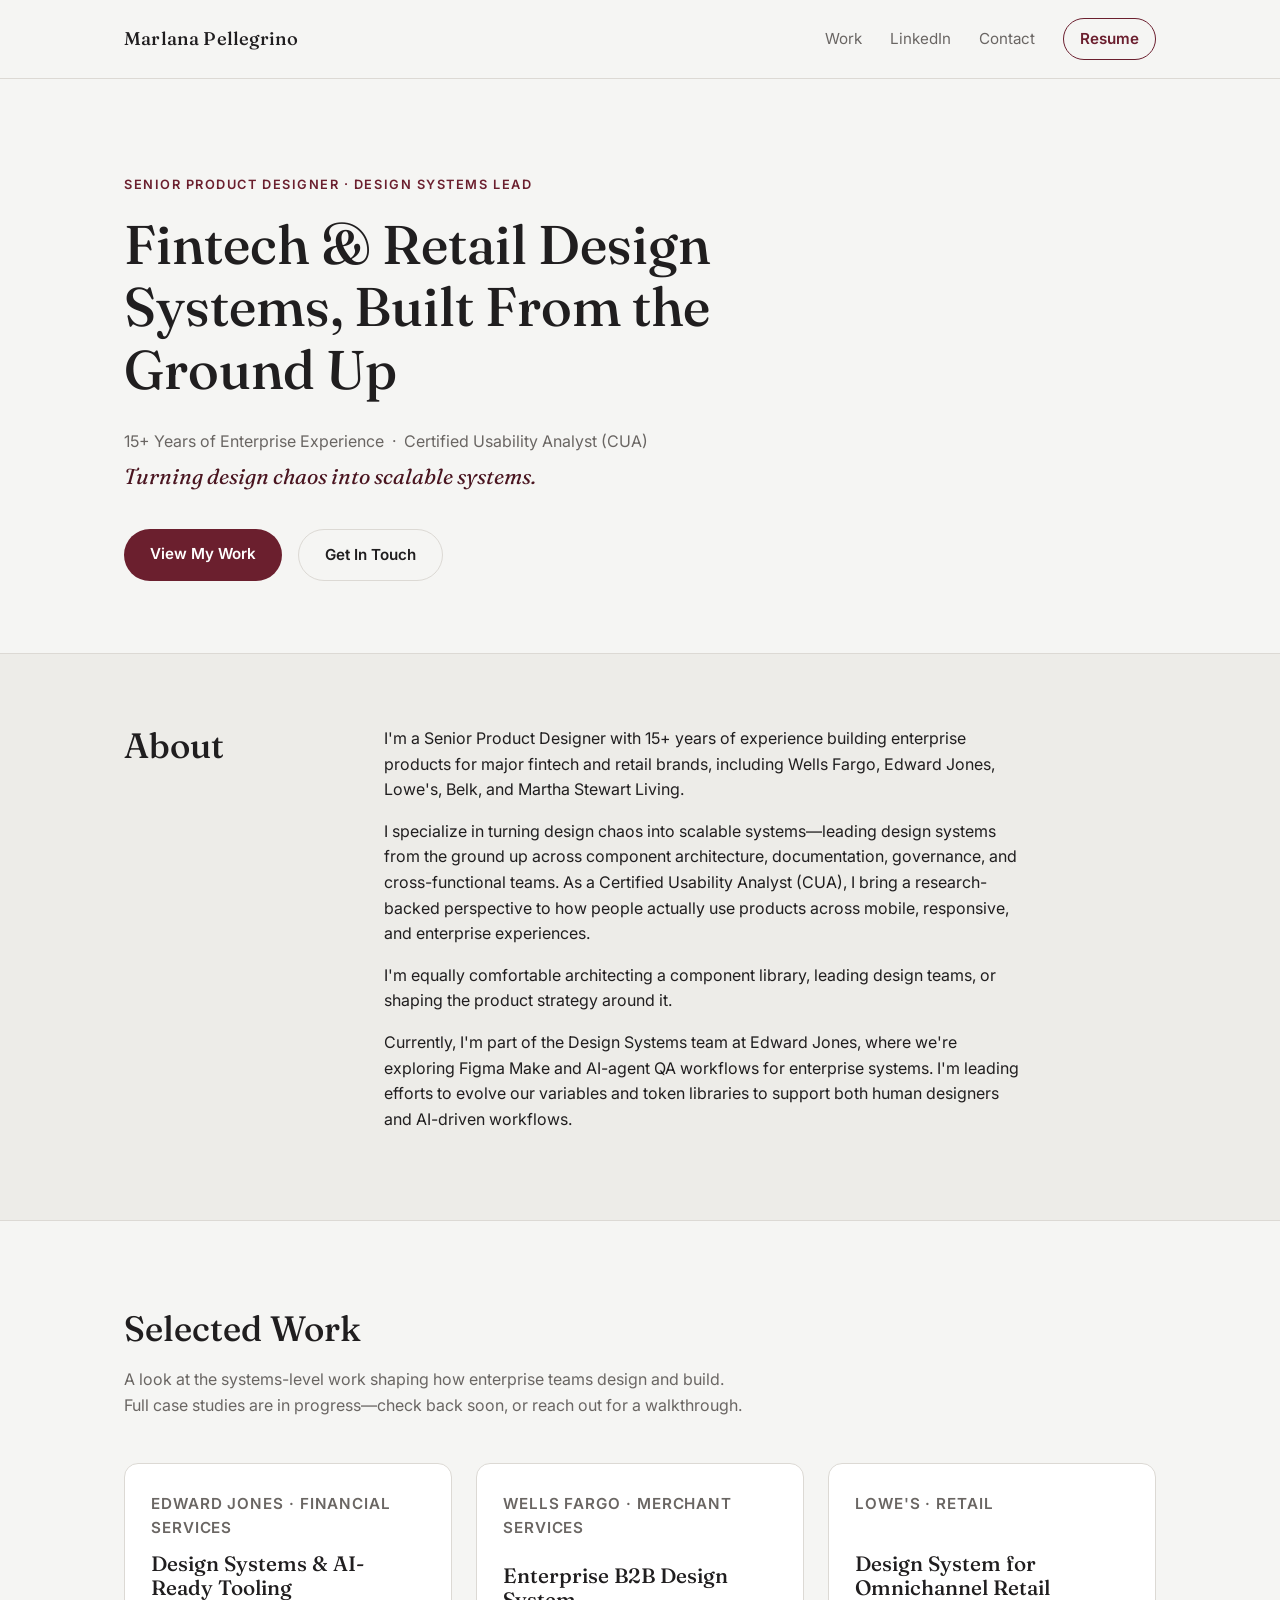
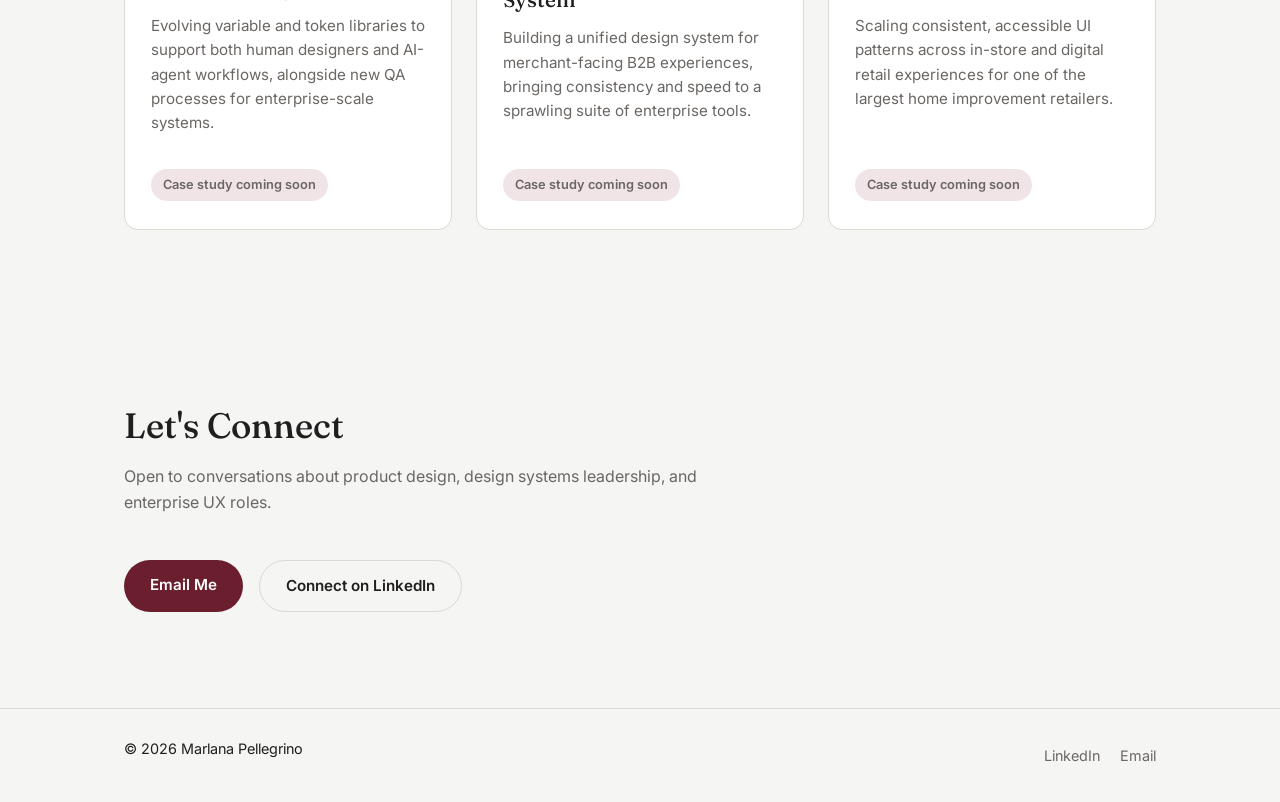
==== index.html @ 5850e6fd "Add files via upload" ====
<!DOCTYPE html>
<html lang="en">
<head>
<meta charset="UTF-8">
<meta name="viewport" content="width=device-width, initial-scale=1.0">
<title>Marlana Pellegrino — Senior Product Designer &amp; Design Systems Lead</title>
<meta name="description" content="Senior Product Designer &amp; Design Systems Lead with 15+ years building enterprise design systems from the ground up for fintech and retail brands.">

<link rel="preconnect" href="https://fonts.googleapis.com">
<link rel="preconnect" href="https://fonts.gstatic.com" crossorigin>
<link href="https://fonts.googleapis.com/css2?family=Fraunces:opsz,wght@9..144,400;9..144,500;9..144,600&family=Inter:wght@400;500;600;700&display=swap" rel="stylesheet">

<link rel="stylesheet" href="styles.css">
</head>
<body>

<a class="skip-link" href="#main">Skip to content</a>

<header class="site-header" id="top">
  <div class="wrap header-inner">
    <a class="wordmark" href="#top">Marlana Pellegrino</a>

    <button class="nav-toggle" id="navToggle" aria-expanded="false" aria-controls="primaryNav" aria-label="Toggle navigation">
      <span></span><span></span><span></span>
    </button>

    <nav class="primary-nav" id="primaryNav">
      <a href="#work">Work</a>
      <a href="https://www.linkedin.com/in/marlanapellegrino/" target="_blank" rel="noopener">LinkedIn</a>
      <a href="#contact">Contact</a>
      <!-- TODO: add resume.pdf to the repo root before launch -->
      <a href="resume.pdf" target="_blank" rel="noopener" class="nav-cta">Resume</a>
    </nav>
  </div>
</header>

<main id="main">

  <section class="hero">
    <div class="wrap">
      <p class="eyebrow">Senior Product Designer &middot; Design Systems Lead</p>
      <h1>Fintech &amp; Retail Design Systems, Built From the Ground Up</h1>
      <p class="hero-meta">15+ Years of Enterprise Experience &nbsp;&middot;&nbsp; Certified Usability Analyst (CUA)</p>
      <p class="tagline">Turning design chaos into scalable systems.</p>
      <div class="hero-actions">
        <a href="#work" class="btn btn-primary">View My Work</a>
        <a href="#contact" class="btn btn-ghost">Get In Touch</a>
      </div>
    </div>
  </section>

  <section class="about" id="about">
    <div class="wrap about-grid">
      <h2>About</h2>
      <div class="about-copy">
        <p>I'm a Senior Product Designer with 15+ years of experience building enterprise products for major fintech and retail brands, including Wells Fargo, Edward Jones, Lowe's, Belk, and Martha Stewart Living.</p>
        <p>I specialize in turning design chaos into scalable systems&mdash;leading design systems from the ground up across component architecture, documentation, governance, and cross-functional teams. As a Certified Usability Analyst (CUA), I bring a research-backed perspective to how people actually use products across mobile, responsive, and enterprise experiences.</p>
        <p>I'm equally comfortable architecting a component library, leading design teams, or shaping the product strategy around it.</p>
        <p>Currently, I'm part of the Design Systems team at Edward Jones, where we're exploring Figma Make and AI-agent QA workflows for enterprise systems. I'm leading efforts to evolve our variables and token libraries to support both human designers and AI-driven workflows.</p>
      </div>
    </div>
  </section>

  <section class="work" id="work">
    <div class="wrap">
      <h2>Selected Work</h2>
      <p class="section-intro">A look at the systems-level work shaping how enterprise teams design and build. Full case studies are in progress&mdash;check back soon, or reach out for a walkthrough.</p>

      <div class="work-grid">

        <article class="work-card">
          <p class="work-tag">Edward Jones &middot; Financial Services</p>
          <h3>Design Systems &amp; AI-Ready Tooling</h3>
          <p>Evolving variable and token libraries to support both human designers and AI-agent workflows, alongside new QA processes for enterprise-scale systems.</p>
          <span class="work-status">Case study coming soon</span>
        </article>

        <article class="work-card">
          <p class="work-tag">Wells Fargo &middot; Merchant Services</p>
          <h3>Enterprise B2B Design System</h3>
          <p>Building a unified design system for merchant-facing B2B experiences, bringing consistency and speed to a sprawling suite of enterprise tools.</p>
          <span class="work-status">Case study coming soon</span>
        </article>

        <article class="work-card">
          <p class="work-tag">Lowe's &middot; Retail</p>
          <h3>Design System for Omnichannel Retail</h3>
          <p>Scaling consistent, accessible UI patterns across in-store and digital retail experiences for one of the largest home improvement retailers.</p>
          <span class="work-status">Case study coming soon</span>
        </article>

      </div>
    </div>
  </section>

  <section class="contact" id="contact">
    <div class="wrap">
      <h2>Let's Connect</h2>
      <p class="section-intro">Open to conversations about product design, design systems leadership, and enterprise UX roles.</p>
      <div class="contact-actions">
        <!-- TODO: replace with Marlana's real email address -->
        <a href="mailto:hello@marlanapellegrino.com" class="btn btn-primary">Email Me</a>
        <a href="https://www.linkedin.com/in/marlanapellegrino/" target="_blank" rel="noopener" class="btn btn-ghost">Connect on LinkedIn</a>
      </div>
    </div>
  </section>

</main>

<footer class="site-footer">
  <div class="wrap footer-inner">
    <p>&copy; <span id="year"></span> Marlana Pellegrino</p>
    <div class="footer-links">
      <a href="https://www.linkedin.com/in/marlanapellegrino/" target="_blank" rel="noopener">LinkedIn</a>
      <a href="mailto:hello@marlanapellegrino.com">Email</a>
    </div>
  </div>
</footer>

<script src="script.js"></script>
</body>
</html>
---- styles.css ----
/* ===========================================================
   Marlana Pellegrino — Portfolio
   Palette: neutral off-white, warm grays, deep burgundy accent
   Fonts: Fraunces (display) + Inter (body/UI)
=========================================================== */

:root {
  --bg: #f5f5f3;
  --bg-alt: #edece8;
  --ink: #201e1f;
  --ink-soft: #6a6663;
  --line: #dcd9d4;
  --burgundy: #6b1f2e;
  --burgundy-deep: #4a1520;
  --burgundy-tint: #f1e4e6;

  --font-display: 'Fraunces', Georgia, serif;
  --font-body: 'Inter', -apple-system, BlinkMacSystemFont, 'Segoe UI', sans-serif;

  --max-width: 1080px;
}

* { box-sizing: border-box; }

html { scroll-behavior: smooth; }

body {
  margin: 0;
  background: var(--bg);
  color: var(--ink);
  font-family: var(--font-body);
  line-height: 1.6;
  -webkit-font-smoothing: antialiased;
}

h1, h2, h3 {
  font-family: var(--font-display);
  color: var(--ink);
  margin: 0 0 0.5em;
  line-height: 1.15;
  font-weight: 500;
}

h1 { font-size: clamp(2.1rem, 4.5vw, 3.4rem); }
h2 { font-size: clamp(1.6rem, 3vw, 2.2rem); }
h3 { font-size: 1.3rem; }

p { margin: 0 0 1em; color: var(--ink); }

a { color: inherit; }

.wrap {
  max-width: var(--max-width);
  margin: 0 auto;
  padding: 0 24px;
}

.skip-link {
  position: absolute;
  left: -999px;
  top: 0;
  background: var(--burgundy);
  color: #fff;
  padding: 10px 16px;
  z-index: 100;
}
.skip-link:focus { left: 12px; top: 12px; }

/* ---------- Header / Nav ---------- */

.site-header {
  position: sticky;
  top: 0;
  z-index: 50;
  background: rgba(245, 245, 243, 0.92);
  backdrop-filter: saturate(140%) blur(6px);
  border-bottom: 1px solid var(--line);
}

.header-inner {
  display: flex;
  align-items: center;
  justify-content: space-between;
  padding-top: 18px;
  padding-bottom: 18px;
}

.wordmark {
  font-family: var(--font-display);
  font-size: 1.15rem;
  font-weight: 500;
  text-decoration: none;
  color: var(--ink);
  letter-spacing: 0.01em;
}

.primary-nav {
  display: flex;
  align-items: center;
  gap: 28px;
  font-size: 0.95rem;
}

.primary-nav a {
  text-decoration: none;
  color: var(--ink-soft);
  transition: color 0.15s ease;
}

.primary-nav a:hover { color: var(--burgundy); }

.nav-cta {
  color: var(--burgundy) !important;
  font-weight: 600;
  border: 1px solid var(--burgundy);
  padding: 8px 16px;
  border-radius: 999px;
}

.nav-cta:hover {
  background: var(--burgundy);
  color: #fff !important;
}

.nav-toggle {
  display: none;
  flex-direction: column;
  gap: 5px;
  background: none;
  border: none;
  cursor: pointer;
  padding: 6px;
}

.nav-toggle span {
  width: 24px;
  height: 2px;
  background: var(--ink);
  display: block;
}

/* ---------- Hero ---------- */

.hero {
  padding: 96px 0 72px;
  text-align: left;
}

.eyebrow {
  text-transform: uppercase;
  letter-spacing: 0.12em;
  font-size: 0.8rem;
  font-weight: 600;
  color: var(--burgundy);
  margin-bottom: 18px;
}

.hero h1 { max-width: 780px; }

.hero-meta {
  color: var(--ink-soft);
  font-size: 1rem;
  margin-top: 18px;
  margin-bottom: 6px;
}

.tagline {
  font-family: var(--font-display);
  font-style: italic;
  font-size: 1.35rem;
  color: var(--burgundy-deep);
  margin-top: 4px;
  margin-bottom: 34px;
}

.hero-actions {
  display: flex;
  gap: 16px;
  flex-wrap: wrap;
}

.btn {
  display: inline-block;
  padding: 13px 26px;
  border-radius: 999px;
  text-decoration: none;
  font-weight: 600;
  font-size: 0.95rem;
  transition: all 0.15s ease;
}

.btn-primary {
  background: var(--burgundy);
  color: #fff !important;
}
.btn-primary:hover { background: var(--burgundy-deep); }

.btn-ghost {
  border: 1px solid var(--line);
  color: var(--ink) !important;
  background: transparent;
}
.btn-ghost:hover { border-color: var(--burgundy); color: var(--burgundy) !important; }

/* ---------- About ---------- */

.about {
  background: var(--bg-alt);
  padding: 72px 0;
  border-top: 1px solid var(--line);
  border-bottom: 1px solid var(--line);
}

.about-grid {
  display: grid;
  grid-template-columns: 220px 1fr;
  gap: 40px;
}

.about-copy { max-width: 640px; }

/* ---------- Work ---------- */

.work { padding: 88px 0; }

.section-intro {
  color: var(--ink-soft);
  max-width: 620px;
  margin-bottom: 44px;
}

.work-grid {
  display: grid;
  grid-template-columns: repeat(3, 1fr);
  gap: 24px;
}

.work-card {
  background: #fff;
  border: 1px solid var(--line);
  border-radius: 14px;
  padding: 28px 26px;
  display: flex;
  flex-direction: column;
  gap: 8px;
  transition: box-shadow 0.2s ease, transform 0.2s ease;
}

.work-card:hover {
  box-shadow: 0 12px 28px rgba(32, 30, 31, 0.08);
  transform: translateY(-2px);
}

.work-tag {
  text-transform: uppercase;
  letter-spacing: 0.06em;
  font-size: 0.72rem;
  font-weight: 600;
  color: var(--burgundy);
  margin-bottom: 4px;
}

.work-card h3 { margin-bottom: 6px; }

.work-card p {
  color: var(--ink-soft);
  font-size: 0.95rem;
  flex-grow: 1;
}

.work-status {
  display: inline-block;
  margin-top: 10px;
  font-size: 0.8rem;
  font-weight: 600;
  color: var(--ink-soft);
  background: var(--burgundy-tint);
  padding: 6px 12px;
  border-radius: 999px;
  width: fit-content;
}

/* ---------- Contact ---------- */

.contact {
  padding: 88px 0 96px;
  text-align: left;
}

.contact-actions {
  display: flex;
  gap: 16px;
  flex-wrap: wrap;
  margin-top: 28px;
}

/* ---------- Footer ---------- */

.site-footer {
  border-top: 1px solid var(--line);
  padding: 28px 0;
}

.footer-inner {
  display: flex;
  justify-content: space-between;
  align-items: center;
  flex-wrap: wrap;
  gap: 12px;
  color: var(--ink-soft);
  font-size: 0.9rem;
}

.footer-links { display: flex; gap: 20px; }
.footer-links a { text-decoration: none; color: var(--ink-soft); }
.footer-links a:hover { color: var(--burgundy); }

/* ---------- Responsive ---------- */

@media (max-width: 860px) {
  .work-grid { grid-template-columns: 1fr 1fr; }
  .about-grid { grid-template-columns: 1fr; gap: 16px; }
}

@media (max-width: 640px) {
  .nav-toggle { display: flex; }

  .primary-nav {
    position: absolute;
    top: 100%;
    left: 0;
    right: 0;
    background: var(--bg);
    border-bottom: 1px solid var(--line);
    flex-direction: column;
    align-items: flex-start;
    gap: 0;
    padding: 8px 24px 20px;
    display: none;
  }

  .primary-nav.open { display: flex; }

  .primary-nav a {
    width: 100%;
    padding: 12px 0;
    border-bottom: 1px solid var(--line);
  }

  .nav-cta {
    margin-top: 12px;
    text-align: center;
    border-radius: 999px;
  }

  .work-grid { grid-template-columns: 1fr; }
  .hero { padding: 64px 0 56px; }
}
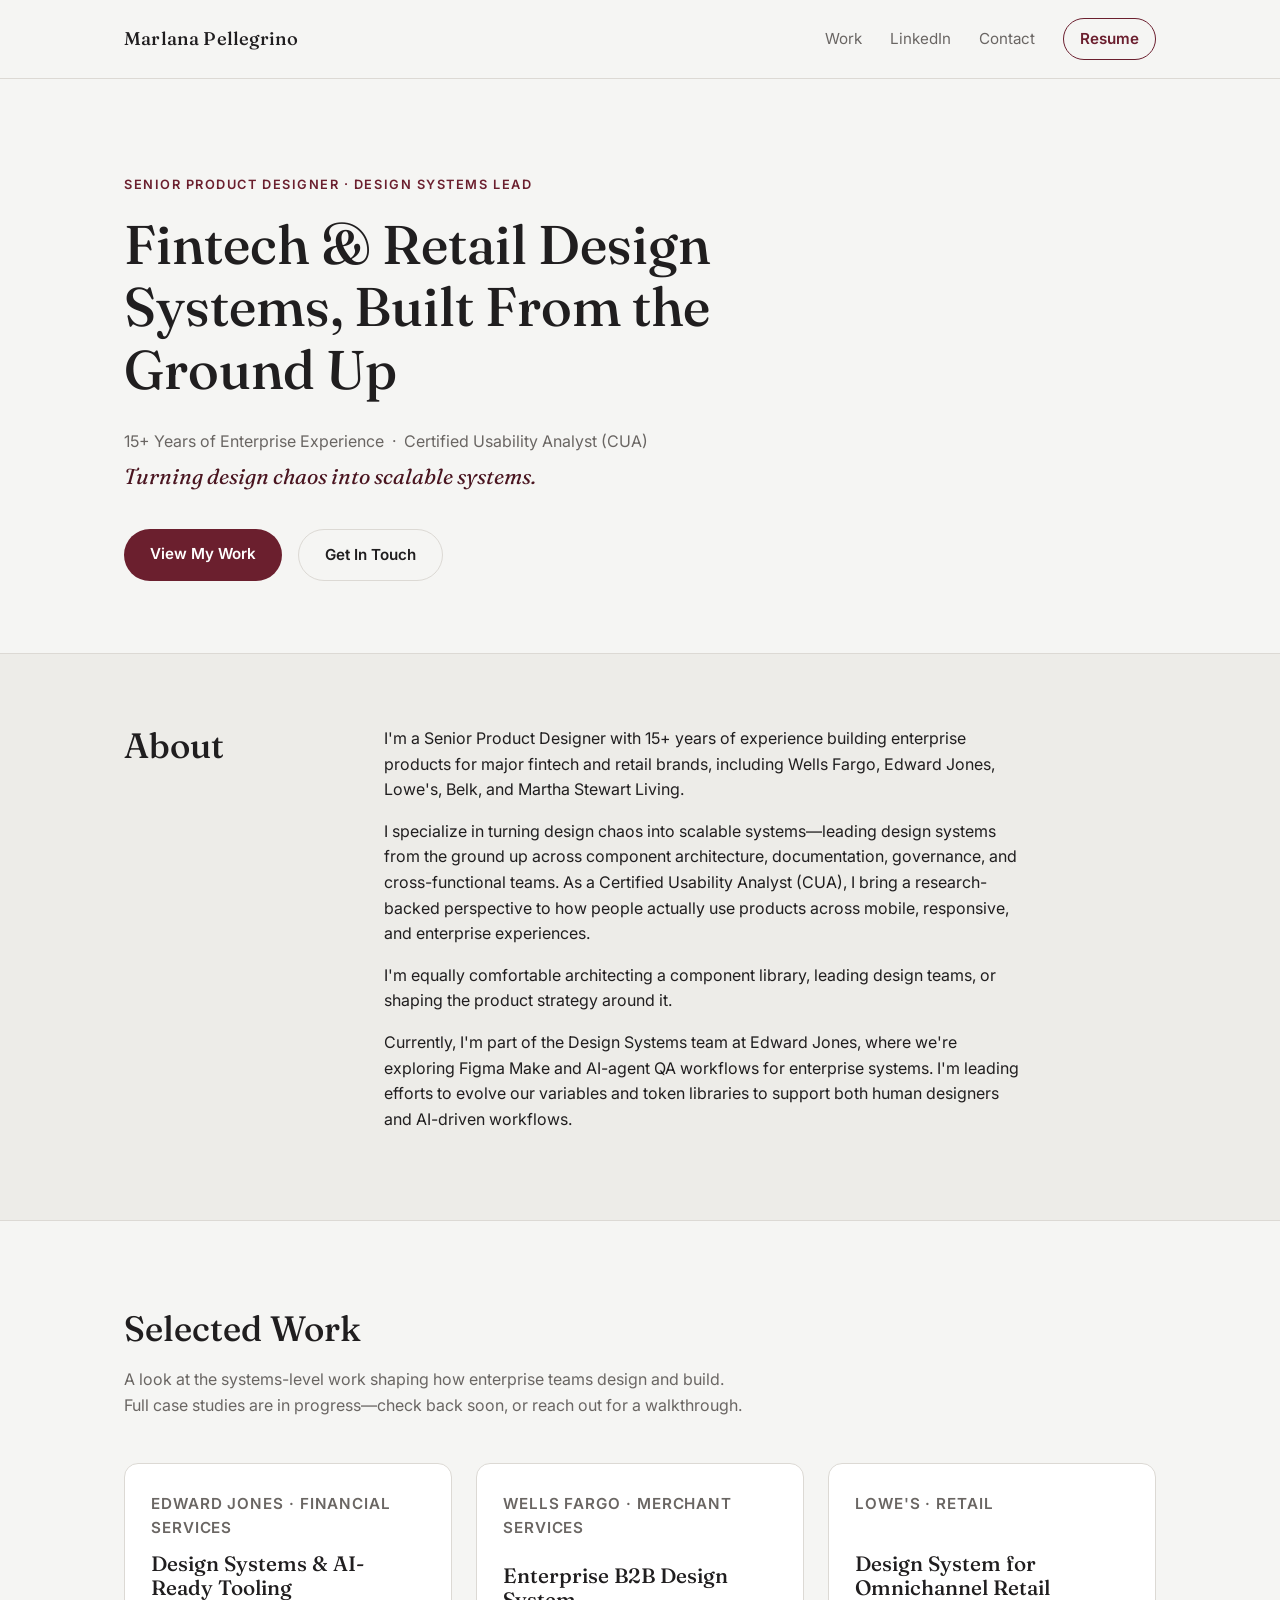
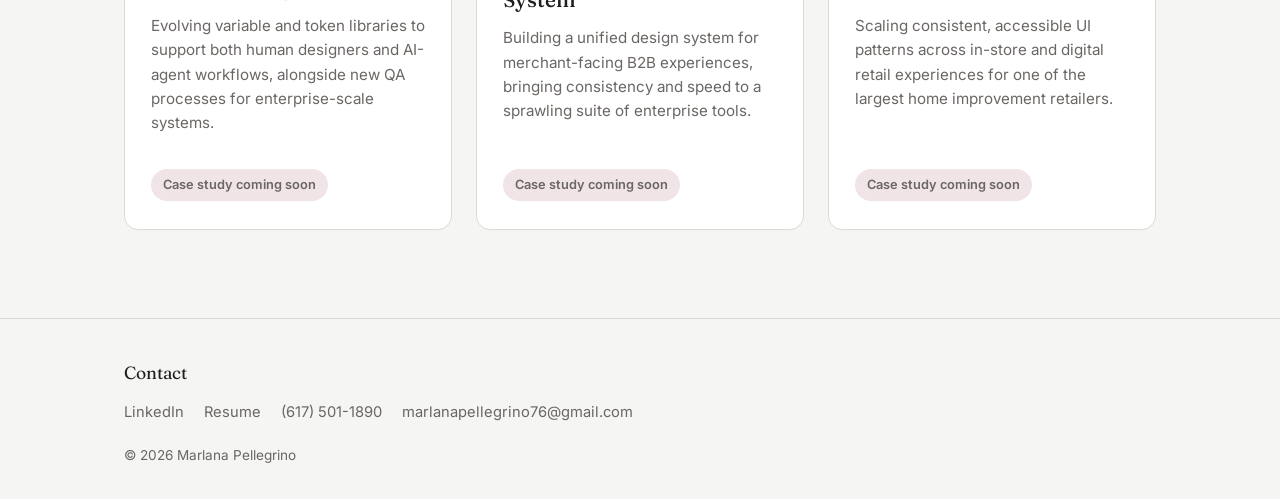
==== commit e9949d58: "Add files via upload" ====
--- a/index.html
+++ b/index.html
@@ -27,7 +27,7 @@
     <nav class="primary-nav" id="primaryNav">
       <a href="#work">Work</a>
       <a href="https://www.linkedin.com/in/marlanapellegrino/" target="_blank" rel="noopener">LinkedIn</a>
-      <a href="#contact">Contact</a>
+      <a href="contact.html">Contact</a>
       <!-- TODO: add resume.pdf to the repo root before launch -->
       <a href="resume.pdf" target="_blank" rel="noopener" class="nav-cta">Resume</a>
     </nav>
@@ -44,7 +44,7 @@
       <p class="tagline">Turning design chaos into scalable systems.</p>
       <div class="hero-actions">
         <a href="#work" class="btn btn-primary">View My Work</a>
-        <a href="#contact" class="btn btn-ghost">Get In Touch</a>
+        <a href="contact.html" class="btn btn-ghost">Get In Touch</a>
       </div>
     </div>
   </section>
@@ -93,27 +93,18 @@
     </div>
   </section>
 
-  <section class="contact" id="contact">
-    <div class="wrap">
-      <h2>Let's Connect</h2>
-      <p class="section-intro">Open to conversations about product design, design systems leadership, and enterprise UX roles.</p>
-      <div class="contact-actions">
-        <!-- TODO: replace with Marlana's real email address -->
-        <a href="mailto:hello@marlanapellegrino.com" class="btn btn-primary">Email Me</a>
-        <a href="https://www.linkedin.com/in/marlanapellegrino/" target="_blank" rel="noopener" class="btn btn-ghost">Connect on LinkedIn</a>
-      </div>
-    </div>
-  </section>
-
 </main>
 
 <footer class="site-footer">
-  <div class="wrap footer-inner">
-    <p>&copy; <span id="year"></span> Marlana Pellegrino</p>
+  <div class="wrap">
+    <p class="footer-heading">Contact</p>
     <div class="footer-links">
       <a href="https://www.linkedin.com/in/marlanapellegrino/" target="_blank" rel="noopener">LinkedIn</a>
-      <a href="mailto:hello@marlanapellegrino.com">Email</a>
+      <a href="resume.pdf" target="_blank" rel="noopener">Resume</a>
+      <a href="tel:+16175011890">(617) 501-1890</a>
+      <a href="mailto:marlanapellegrino76@gmail.com">marlanapellegrino76@gmail.com</a>
     </div>
+    <p class="footer-copyright">&copy; <span id="year"></span> Marlana Pellegrino</p>
   </div>
 </footer>
 
--- a/styles.css
+++ b/styles.css
@@ -283,43 +283,133 @@
 /* ---------- Contact ---------- */
 
 .contact {
+  background: var(--bg-alt);
   padding: 88px 0 96px;
   text-align: left;
-}
-
-.contact-actions {
-  display: flex;
-  gap: 16px;
-  flex-wrap: wrap;
-  margin-top: 28px;
+  border-top: 1px solid var(--line);
+}
+
+.contact-page {
+  min-height: calc(100vh - 300px);
+  padding: 120px 0;
+}
+
+.contact-page .eyebrow { margin-bottom: 18px; }
+
+.primary-nav a[aria-current="page"] {
+  color: var(--burgundy);
+}
+
+.contact-grid {
+  display: grid;
+  grid-template-columns: 1fr 1fr;
+  gap: 56px;
+  align-items: start;
+}
+
+.contact-intro p {
+  color: var(--ink-soft);
+  max-width: 440px;
+}
+
+.contact-intro .tagline {
+  color: var(--burgundy-deep);
+  margin-top: 20px;
+}
+
+.contact-card {
+  background: #faf8f6;
+  border: 1px solid #e7e3de;
+  border-radius: 14px;
+  padding: 32px 36px;
+  box-shadow: 0 8px 24px rgba(32, 30, 31, 0.04);
+}
+
+.contact-card-label {
+  text-transform: uppercase;
+  letter-spacing: 0.08em;
+  font-size: 0.75rem;
+  font-weight: 600;
+  color: var(--burgundy);
+  margin-bottom: 20px;
+}
+
+.contact-details {
+  margin: 0;
+}
+
+.contact-row {
+  display: grid;
+  grid-template-columns: 90px 1fr;
+  gap: 12px;
+  padding: 14px 0;
+  border-bottom: 1px solid var(--line);
+}
+
+.contact-row:last-child { border-bottom: none; }
+
+.contact-row dt {
+  color: var(--ink-soft);
+  font-size: 0.88rem;
+  font-weight: 500;
+}
+
+.contact-row dd {
+  margin: 0;
+  font-weight: 500;
+}
+
+.contact-row dd a {
+  color: var(--ink);
+  text-decoration: none;
+  border-bottom: 1px solid var(--line);
+}
+
+.contact-row dd a:hover {
+  color: var(--burgundy);
+  border-color: var(--burgundy);
 }
 
 /* ---------- Footer ---------- */
 
 .site-footer {
   border-top: 1px solid var(--line);
-  padding: 28px 0;
-}
-
-.footer-inner {
+  padding: 40px 0 32px;
+  text-align: left;
+}
+
+.footer-heading {
+  font-family: var(--font-display);
+  font-size: 1.1rem;
+  margin-bottom: 14px;
+}
+
+.footer-links {
   display: flex;
-  justify-content: space-between;
-  align-items: center;
   flex-wrap: wrap;
-  gap: 12px;
-  color: var(--ink-soft);
-  font-size: 0.9rem;
-}
-
-.footer-links { display: flex; gap: 20px; }
-.footer-links a { text-decoration: none; color: var(--ink-soft); }
+  gap: 20px;
+  margin-bottom: 20px;
+}
+
+.footer-links a {
+  text-decoration: none;
+  color: var(--ink-soft);
+  font-size: 0.92rem;
+}
 .footer-links a:hover { color: var(--burgundy); }
+
+.footer-copyright {
+  color: var(--ink-soft);
+  font-size: 0.85rem;
+  margin: 0;
+}
 
 /* ---------- Responsive ---------- */
 
 @media (max-width: 860px) {
   .work-grid { grid-template-columns: 1fr 1fr; }
   .about-grid { grid-template-columns: 1fr; gap: 16px; }
+  .contact-grid { grid-template-columns: 1fr; gap: 32px; }
 }
 
 @media (max-width: 640px) {
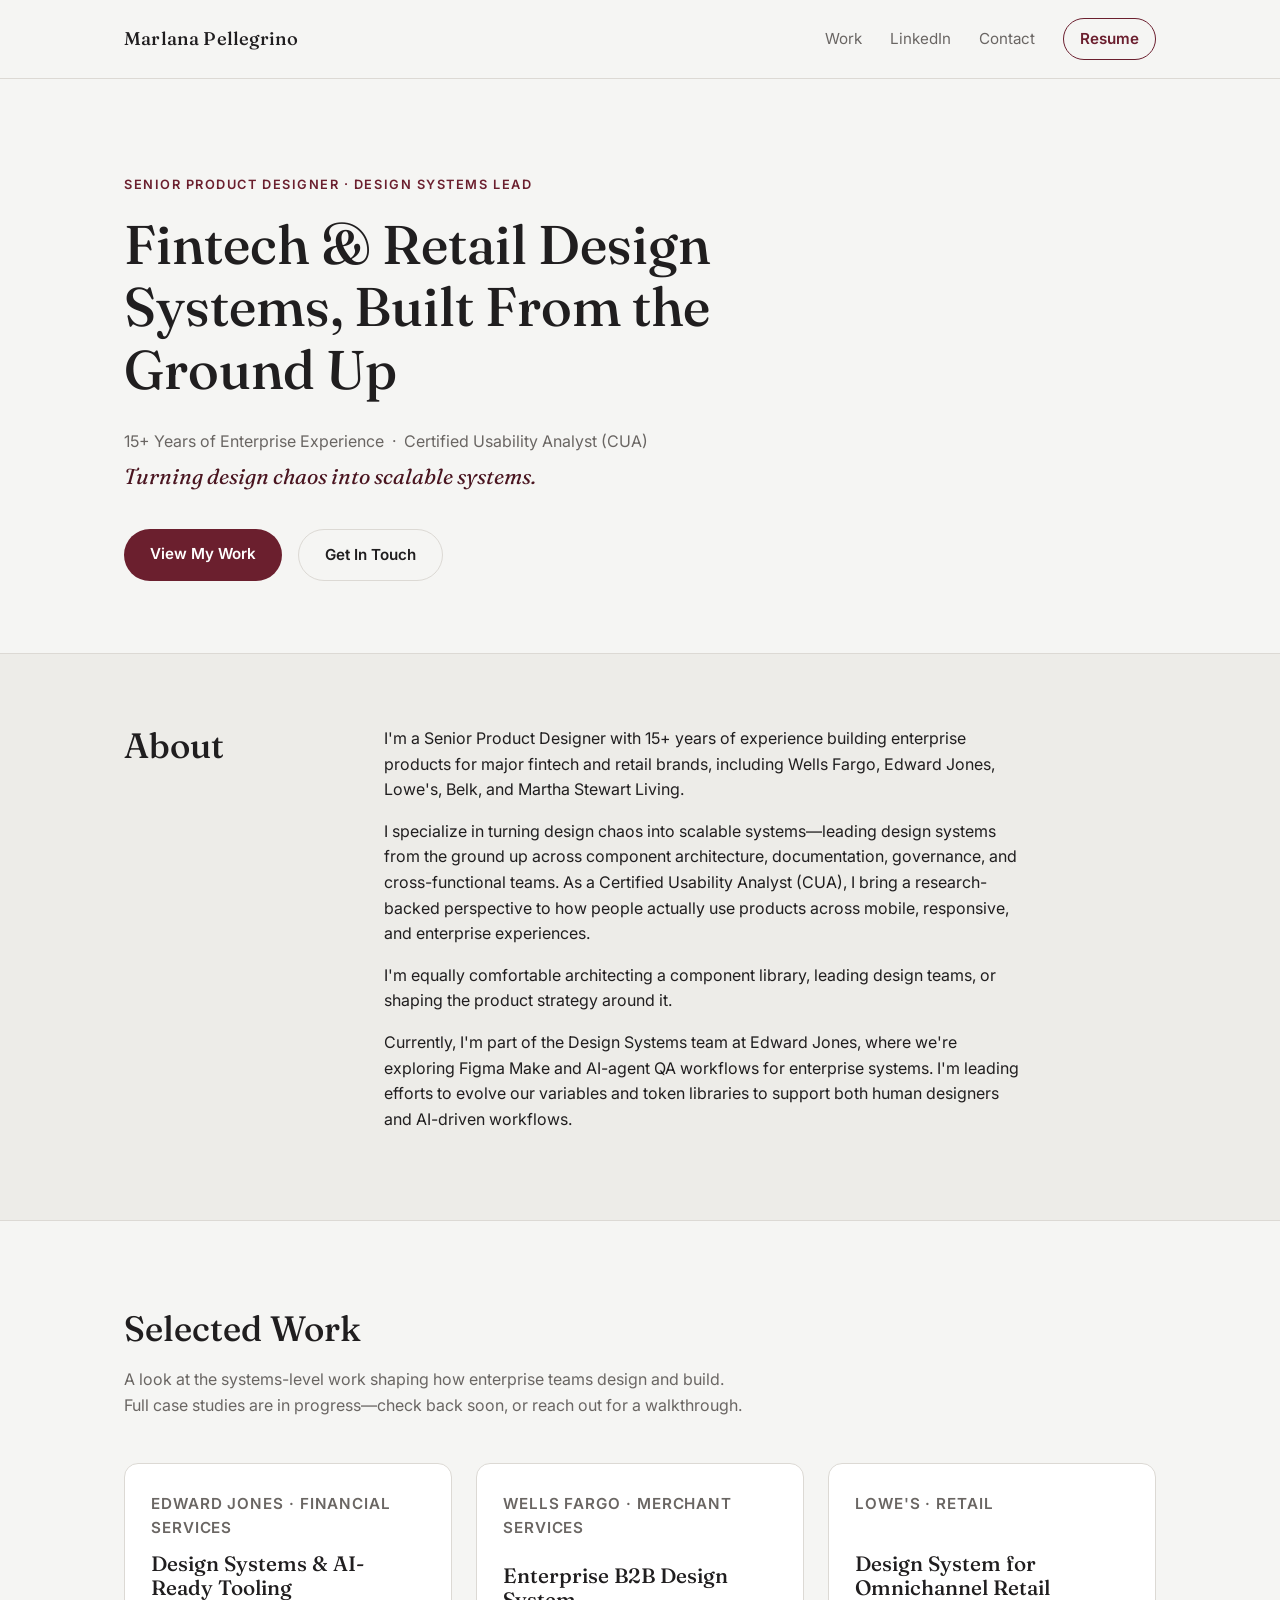
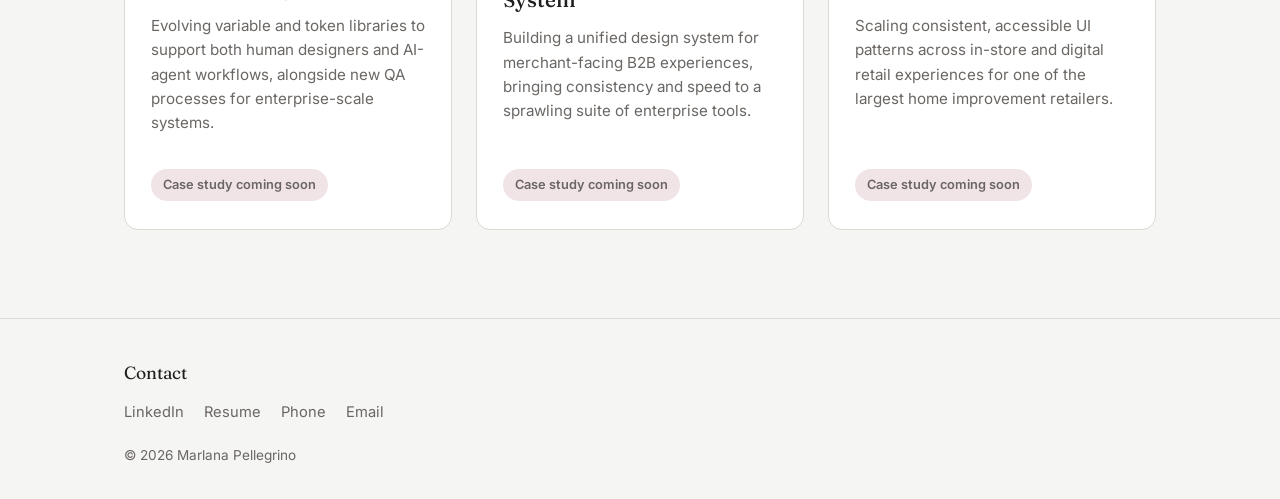
==== commit 63b7f4dc: "Add files via upload" ====
--- a/index.html
+++ b/index.html
@@ -101,8 +101,8 @@
     <div class="footer-links">
       <a href="https://www.linkedin.com/in/marlanapellegrino/" target="_blank" rel="noopener">LinkedIn</a>
       <a href="resume.pdf" target="_blank" rel="noopener">Resume</a>
-      <a href="tel:+16175011890">(617) 501-1890</a>
-      <a href="mailto:marlanapellegrino76@gmail.com">marlanapellegrino76@gmail.com</a>
+      <a href="tel:+16175011890">Phone</a>
+      <a href="mailto:marlanapellegrino76@gmail.com">Email</a>
     </div>
     <p class="footer-copyright">&copy; <span id="year"></span> Marlana Pellegrino</p>
   </div>
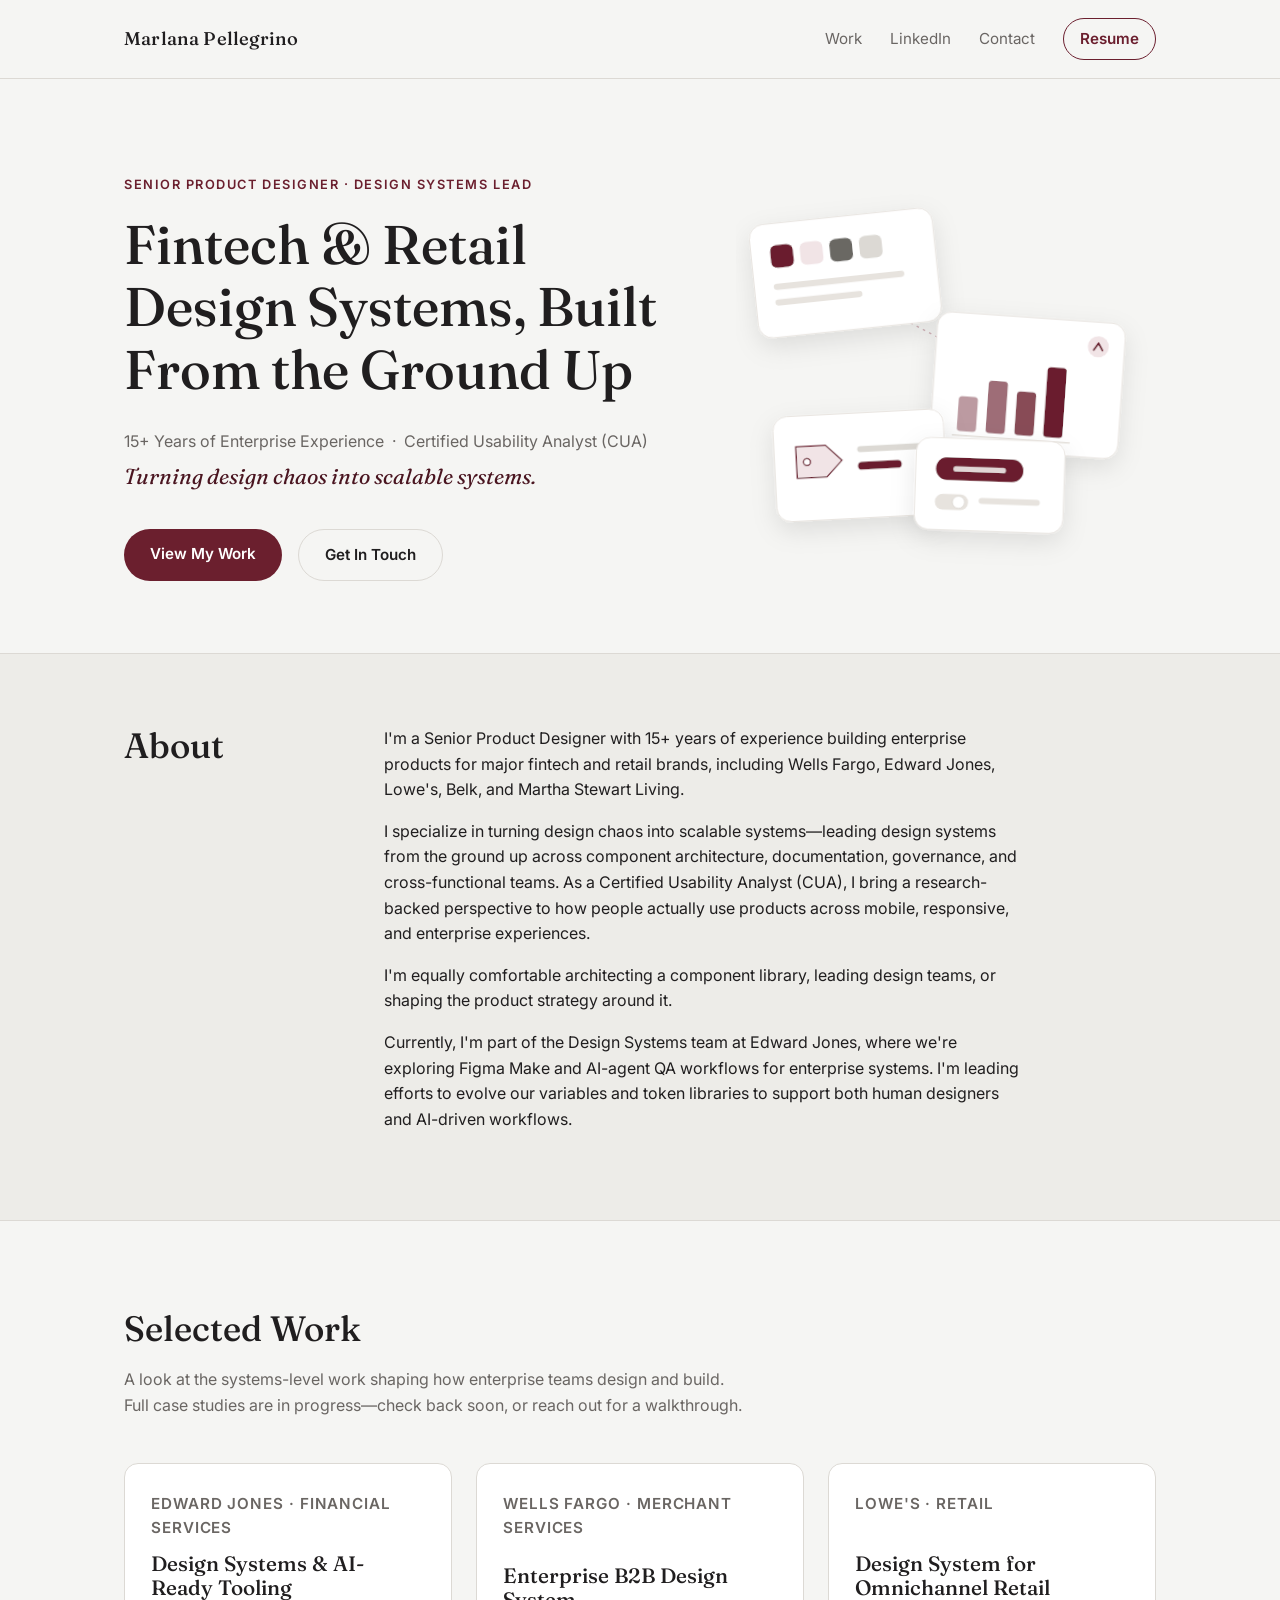
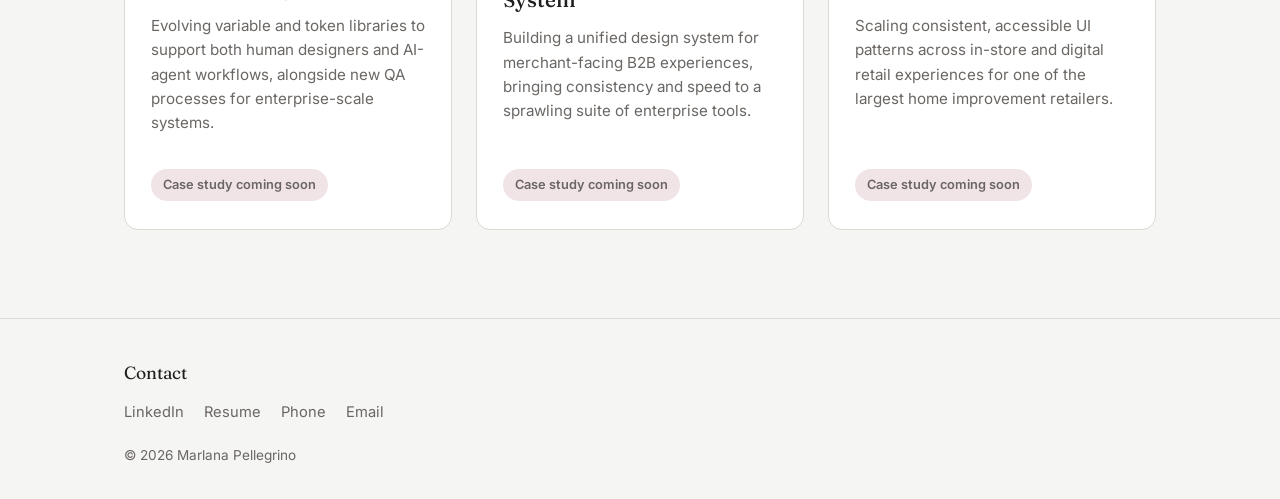
==== commit b6efbf40: "Add files via upload" ====
--- a/index.html
+++ b/index.html
@@ -37,14 +37,78 @@
 <main id="main">
 
   <section class="hero">
-    <div class="wrap">
-      <p class="eyebrow">Senior Product Designer &middot; Design Systems Lead</p>
-      <h1>Fintech &amp; Retail Design Systems, Built From the Ground Up</h1>
-      <p class="hero-meta">15+ Years of Enterprise Experience &nbsp;&middot;&nbsp; Certified Usability Analyst (CUA)</p>
-      <p class="tagline">Turning design chaos into scalable systems.</p>
-      <div class="hero-actions">
-        <a href="#work" class="btn btn-primary">View My Work</a>
-        <a href="contact.html" class="btn btn-ghost">Get In Touch</a>
+    <div class="wrap hero-grid">
+      <div class="hero-content">
+        <p class="eyebrow">Senior Product Designer &middot; Design Systems Lead</p>
+        <h1>Fintech &amp; Retail Design Systems, Built From the Ground Up</h1>
+        <p class="hero-meta">15+ Years of Enterprise Experience &nbsp;&middot;&nbsp; Certified Usability Analyst (CUA)</p>
+        <p class="tagline">Turning design chaos into scalable systems.</p>
+        <div class="hero-actions">
+          <a href="#work" class="btn btn-primary">View My Work</a>
+          <a href="contact.html" class="btn btn-ghost">Get In Touch</a>
+        </div>
+      </div>
+
+      <div class="hero-graphic" aria-hidden="true">
+        <svg viewBox="0 0 480 440" xmlns="http://www.w3.org/2000/svg">
+          <defs>
+            <filter id="cardShadow" x="-40%" y="-40%" width="180%" height="180%">
+              <feDropShadow dx="0" dy="10" stdDeviation="14" flood-color="#201e1f" flood-opacity="0.10"/>
+            </filter>
+          </defs>
+
+          <!-- connecting lines -->
+          <g stroke="#c9a3ab" stroke-width="1.5" stroke-dasharray="3 5" fill="none" opacity="0.8">
+            <path d="M150 130 L300 210"/>
+            <path d="M180 300 L280 330"/>
+            <path d="M300 260 L230 320"/>
+          </g>
+          <circle cx="150" cy="130" r="3.5" fill="#6b1f2e"/>
+          <circle cx="300" cy="210" r="3.5" fill="#6b1f2e"/>
+          <circle cx="280" cy="330" r="3.5" fill="#6b1f2e"/>
+
+          <!-- Card A: tokens / swatches (back) -->
+          <g transform="rotate(-6 120 100)" filter="url(#cardShadow)">
+            <rect x="20" y="35" width="210" height="130" rx="16" fill="#ffffff" stroke="#e7e3de"/>
+            <rect x="42" y="60" width="26" height="26" rx="7" fill="#6b1f2e"/>
+            <rect x="76" y="60" width="26" height="26" rx="7" fill="#f1e4e6"/>
+            <rect x="110" y="60" width="26" height="26" rx="7" fill="#6a6863"/>
+            <rect x="144" y="60" width="26" height="26" rx="7" fill="#dcd9d4"/>
+            <rect x="42" y="104" width="150" height="7" rx="3.5" fill="#e7e3de"/>
+            <rect x="42" y="122" width="100" height="7" rx="3.5" fill="#e7e3de"/>
+          </g>
+
+          <!-- Card B: growth / fintech metrics -->
+          <g transform="rotate(4 330 240)" filter="url(#cardShadow)">
+            <rect x="225" y="150" width="215" height="155" rx="16" fill="#ffffff" stroke="#e7e3de"/>
+            <circle cx="410" cy="178" r="12" fill="#f1e4e6"/>
+            <path d="M405 182 l5 -8 l5 8" stroke="#6b1f2e" stroke-width="2" fill="none" stroke-linecap="round" stroke-linejoin="round"/>
+            <rect x="255" y="245" width="22" height="40" rx="4" fill="#6b1f2e" opacity="0.45"/>
+            <rect x="288" y="225" width="22" height="60" rx="4" fill="#6b1f2e" opacity="0.65"/>
+            <rect x="321" y="235" width="22" height="50" rx="4" fill="#6b1f2e" opacity="0.8"/>
+            <rect x="354" y="205" width="22" height="80" rx="4" fill="#6b1f2e"/>
+            <line x1="250" y1="290" x2="385" y2="290" stroke="#e7e3de" stroke-width="1.5"/>
+          </g>
+
+          <!-- Card C: retail / product tag -->
+          <g transform="rotate(-3 130 330)" filter="url(#cardShadow)">
+            <rect x="45" y="260" width="195" height="120" rx="16" fill="#ffffff" stroke="#e7e3de"/>
+            <path d="M70 295 h34 l18 18 -18 18 h-34 z" fill="#f1e4e6" stroke="#6b1f2e" stroke-width="1.5"/>
+            <circle cx="82" cy="313" r="4" fill="#ffffff" stroke="#6b1f2e" stroke-width="1.5"/>
+            <rect x="140" y="298" width="80" height="7" rx="3.5" fill="#dcd9d4"/>
+            <rect x="140" y="316" width="50" height="9" rx="4.5" fill="#6b1f2e"/>
+          </g>
+
+          <!-- Card D: component / interaction (front) -->
+          <g transform="rotate(2 300 340)" filter="url(#cardShadow)">
+            <rect x="205" y="290" width="170" height="105" rx="16" fill="#ffffff" stroke="#e7e3de"/>
+            <rect x="228" y="312" width="100" height="26" rx="13" fill="#6b1f2e"/>
+            <rect x="248" y="322" width="60" height="6" rx="3" fill="#f6f5f3" opacity="0.85"/>
+            <rect x="228" y="354" width="38" height="18" rx="9" fill="#e7e3de"/>
+            <circle cx="255" cy="363" r="7" fill="#ffffff" stroke="#dcd9d4"/>
+            <rect x="278" y="357" width="70" height="7" rx="3.5" fill="#e7e3de"/>
+          </g>
+        </svg>
       </div>
     </div>
   </section>
--- a/styles.css
+++ b/styles.css
@@ -144,6 +144,20 @@
 .hero {
   padding: 96px 0 72px;
   text-align: left;
+  overflow: hidden;
+}
+
+.hero-grid {
+  display: grid;
+  grid-template-columns: minmax(0, 1fr) minmax(0, 420px);
+  gap: 40px;
+  align-items: center;
+}
+
+.hero-graphic svg {
+  width: 100%;
+  height: auto;
+  display: block;
 }
 
 .eyebrow {
@@ -410,6 +424,8 @@
   .work-grid { grid-template-columns: 1fr 1fr; }
   .about-grid { grid-template-columns: 1fr; gap: 16px; }
   .contact-grid { grid-template-columns: 1fr; gap: 32px; }
+  .hero-grid { grid-template-columns: 1fr; }
+  .hero-graphic { max-width: 360px; margin: 8px auto 0; order: 2; }
 }
 
 @media (max-width: 640px) {
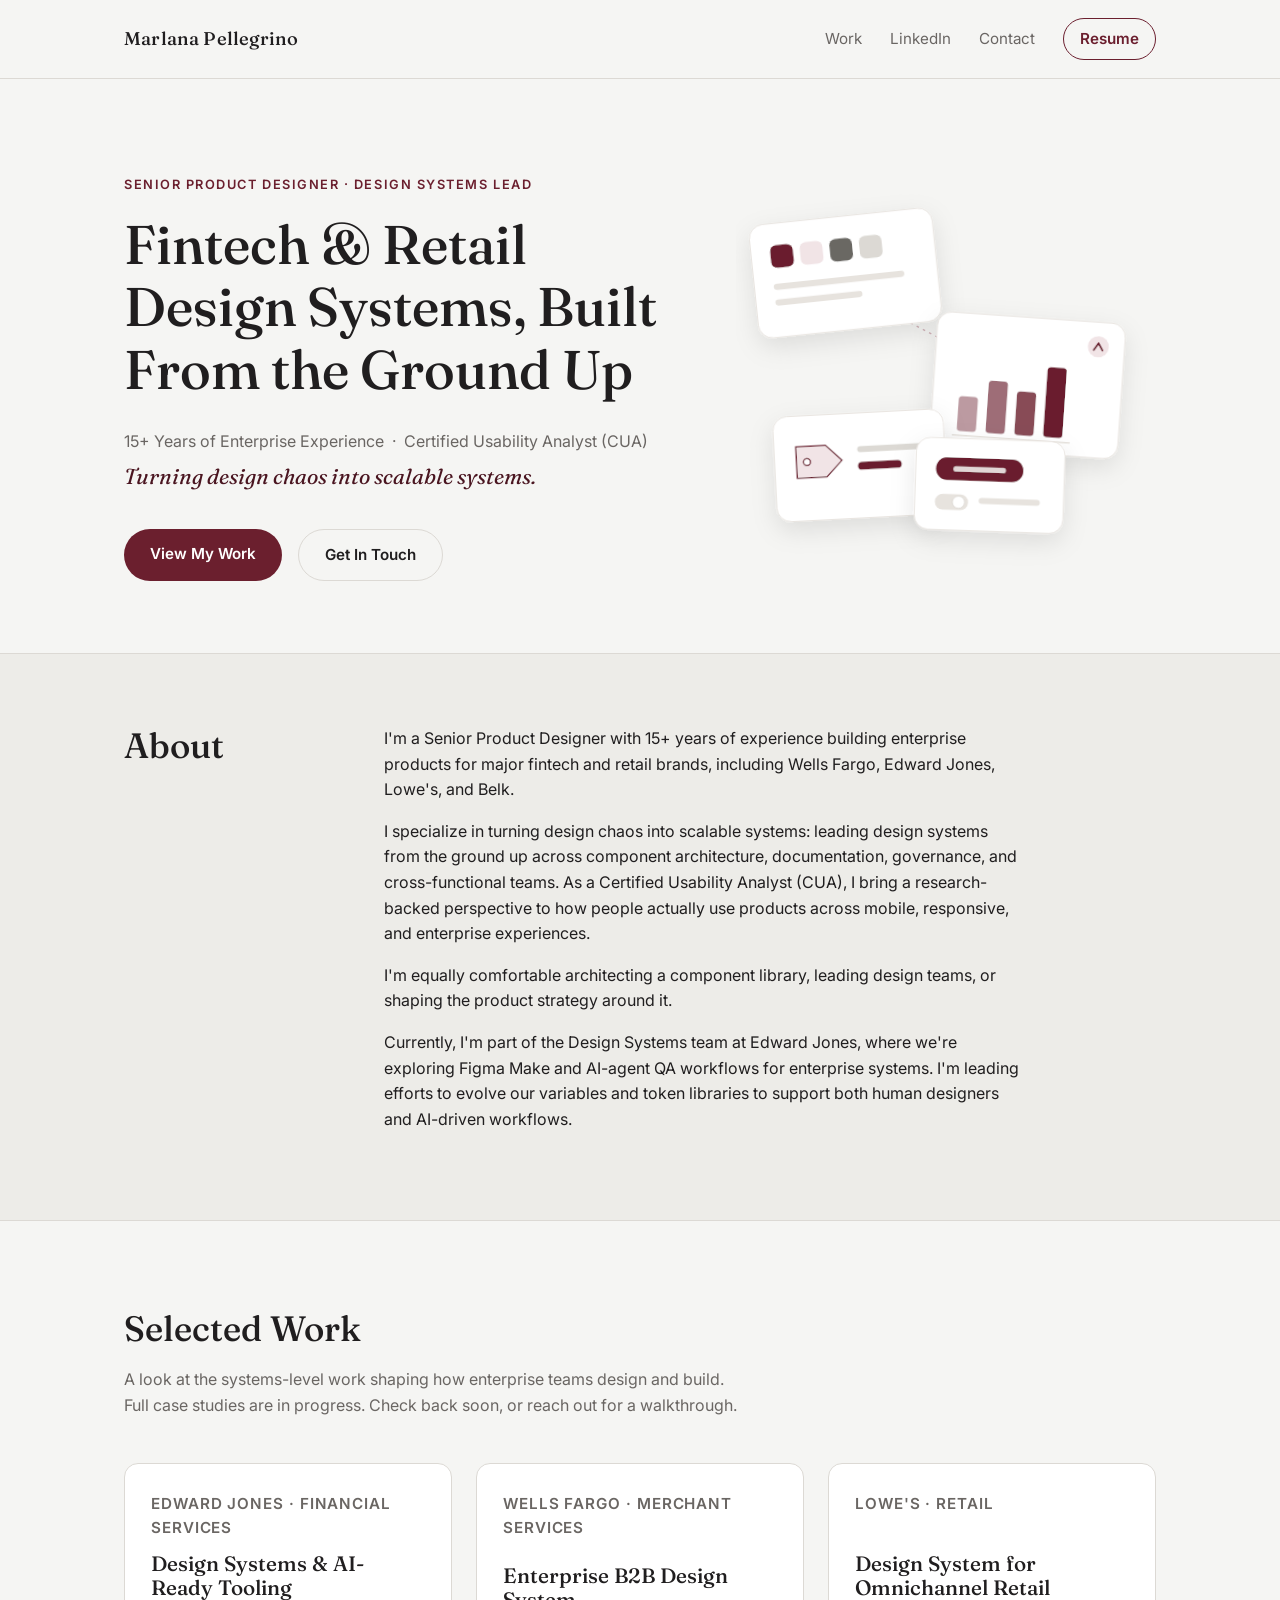
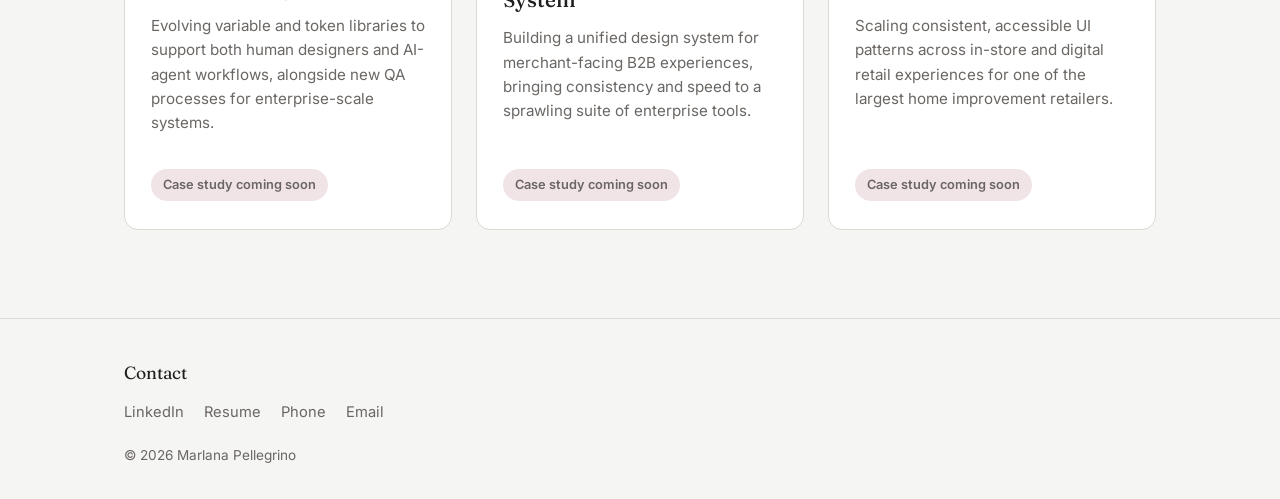
==== commit d92fbe10: "Add files via upload" ====
--- a/index.html
+++ b/index.html
@@ -3,7 +3,7 @@
 <head>
 <meta charset="UTF-8">
 <meta name="viewport" content="width=device-width, initial-scale=1.0">
-<title>Marlana Pellegrino — Senior Product Designer &amp; Design Systems Lead</title>
+<title>Marlana Pellegrino | Senior Product Designer &amp; Design Systems Lead</title>
 <meta name="description" content="Senior Product Designer &amp; Design Systems Lead with 15+ years building enterprise design systems from the ground up for fintech and retail brands.">
 
 <link rel="preconnect" href="https://fonts.googleapis.com">
@@ -117,8 +117,8 @@
     <div class="wrap about-grid">
       <h2>About</h2>
       <div class="about-copy">
-        <p>I'm a Senior Product Designer with 15+ years of experience building enterprise products for major fintech and retail brands, including Wells Fargo, Edward Jones, Lowe's, Belk, and Martha Stewart Living.</p>
-        <p>I specialize in turning design chaos into scalable systems&mdash;leading design systems from the ground up across component architecture, documentation, governance, and cross-functional teams. As a Certified Usability Analyst (CUA), I bring a research-backed perspective to how people actually use products across mobile, responsive, and enterprise experiences.</p>
+        <p>I'm a Senior Product Designer with 15+ years of experience building enterprise products for major fintech and retail brands, including Wells Fargo, Edward Jones, Lowe's, and Belk.</p>
+        <p>I specialize in turning design chaos into scalable systems: leading design systems from the ground up across component architecture, documentation, governance, and cross-functional teams. As a Certified Usability Analyst (CUA), I bring a research-backed perspective to how people actually use products across mobile, responsive, and enterprise experiences.</p>
         <p>I'm equally comfortable architecting a component library, leading design teams, or shaping the product strategy around it.</p>
         <p>Currently, I'm part of the Design Systems team at Edward Jones, where we're exploring Figma Make and AI-agent QA workflows for enterprise systems. I'm leading efforts to evolve our variables and token libraries to support both human designers and AI-driven workflows.</p>
       </div>
@@ -128,7 +128,7 @@
   <section class="work" id="work">
     <div class="wrap">
       <h2>Selected Work</h2>
-      <p class="section-intro">A look at the systems-level work shaping how enterprise teams design and build. Full case studies are in progress&mdash;check back soon, or reach out for a walkthrough.</p>
+      <p class="section-intro">A look at the systems-level work shaping how enterprise teams design and build. Full case studies are in progress. Check back soon, or reach out for a walkthrough.</p>
 
       <div class="work-grid">
 
--- a/styles.css
+++ b/styles.css
@@ -1,5 +1,5 @@
 /* ===========================================================
-   Marlana Pellegrino — Portfolio
+   Marlana Pellegrino: Portfolio
    Palette: neutral off-white, warm grays, deep burgundy accent
    Fonts: Fraunces (display) + Inter (body/UI)
 =========================================================== */
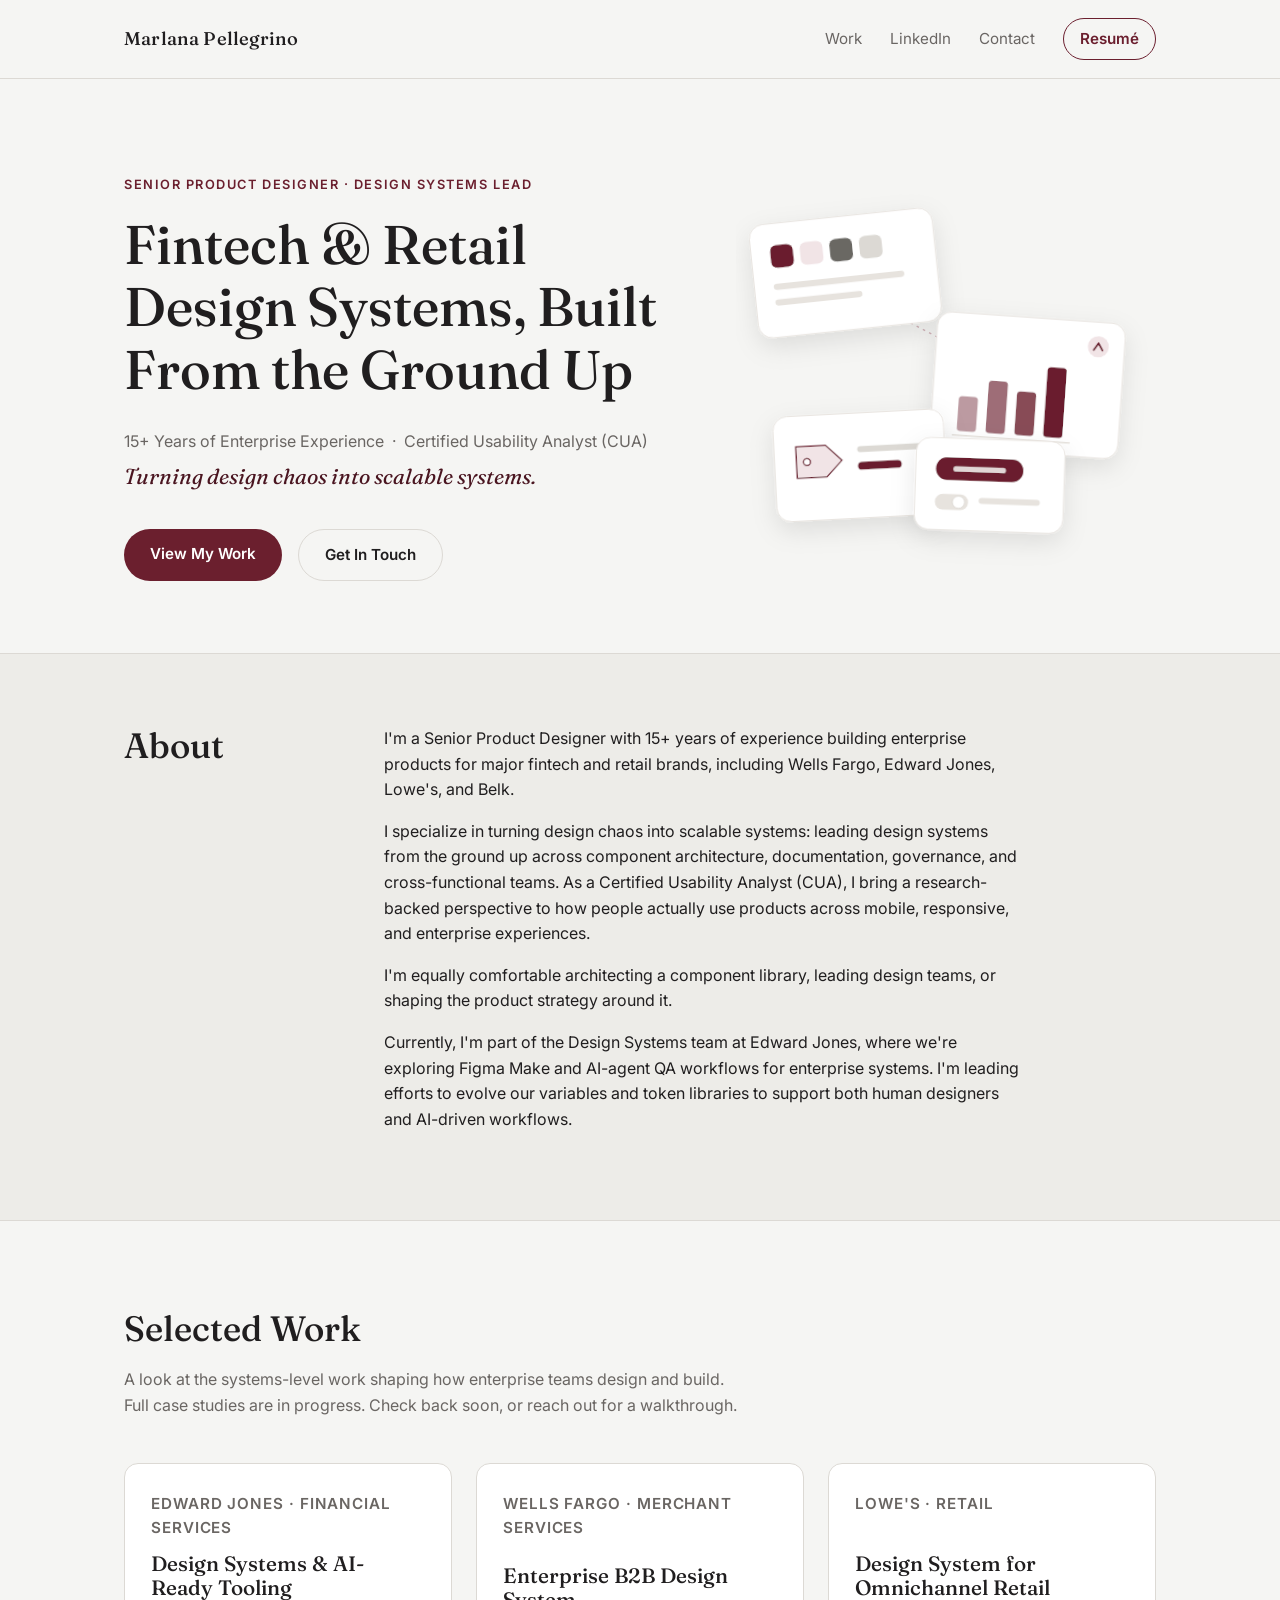
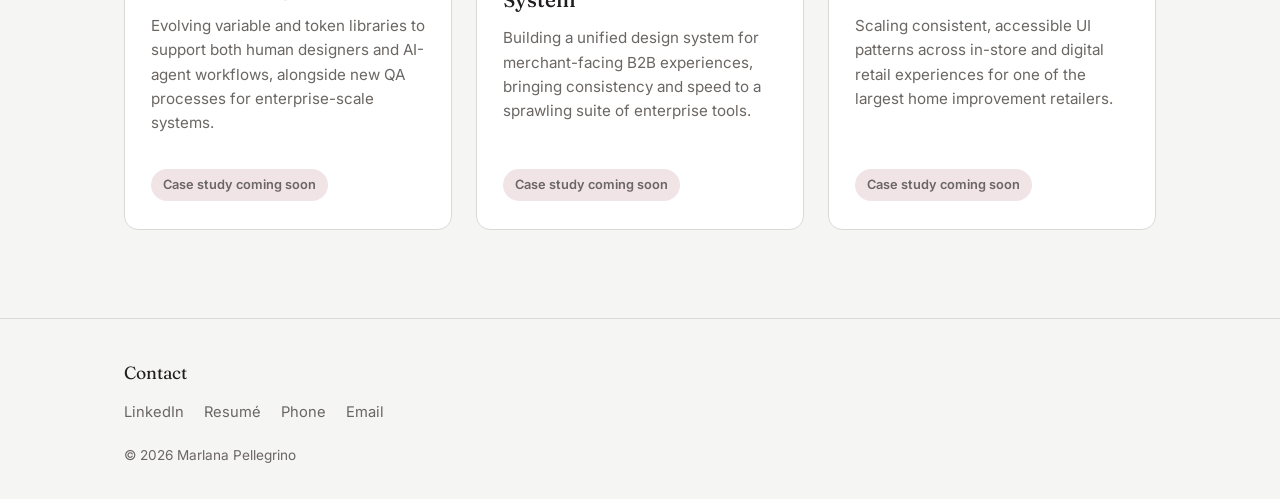
==== commit 1ef5e10f: "Add files via upload" ====
--- a/index.html
+++ b/index.html
@@ -29,7 +29,7 @@
       <a href="https://www.linkedin.com/in/marlanapellegrino/" target="_blank" rel="noopener">LinkedIn</a>
       <a href="contact.html">Contact</a>
       <!-- TODO: add resume.pdf to the repo root before launch -->
-      <a href="resume.pdf" target="_blank" rel="noopener" class="nav-cta">Resume</a>
+      <a href="resume.pdf" target="_blank" rel="noopener" class="nav-cta">Resumé</a>
     </nav>
   </div>
 </header>
@@ -164,7 +164,7 @@
     <p class="footer-heading">Contact</p>
     <div class="footer-links">
       <a href="https://www.linkedin.com/in/marlanapellegrino/" target="_blank" rel="noopener">LinkedIn</a>
-      <a href="resume.pdf" target="_blank" rel="noopener">Resume</a>
+      <a href="resume.pdf" target="_blank" rel="noopener">Resumé</a>
       <a href="tel:+16175011890">Phone</a>
       <a href="mailto:marlanapellegrino76@gmail.com">Email</a>
     </div>
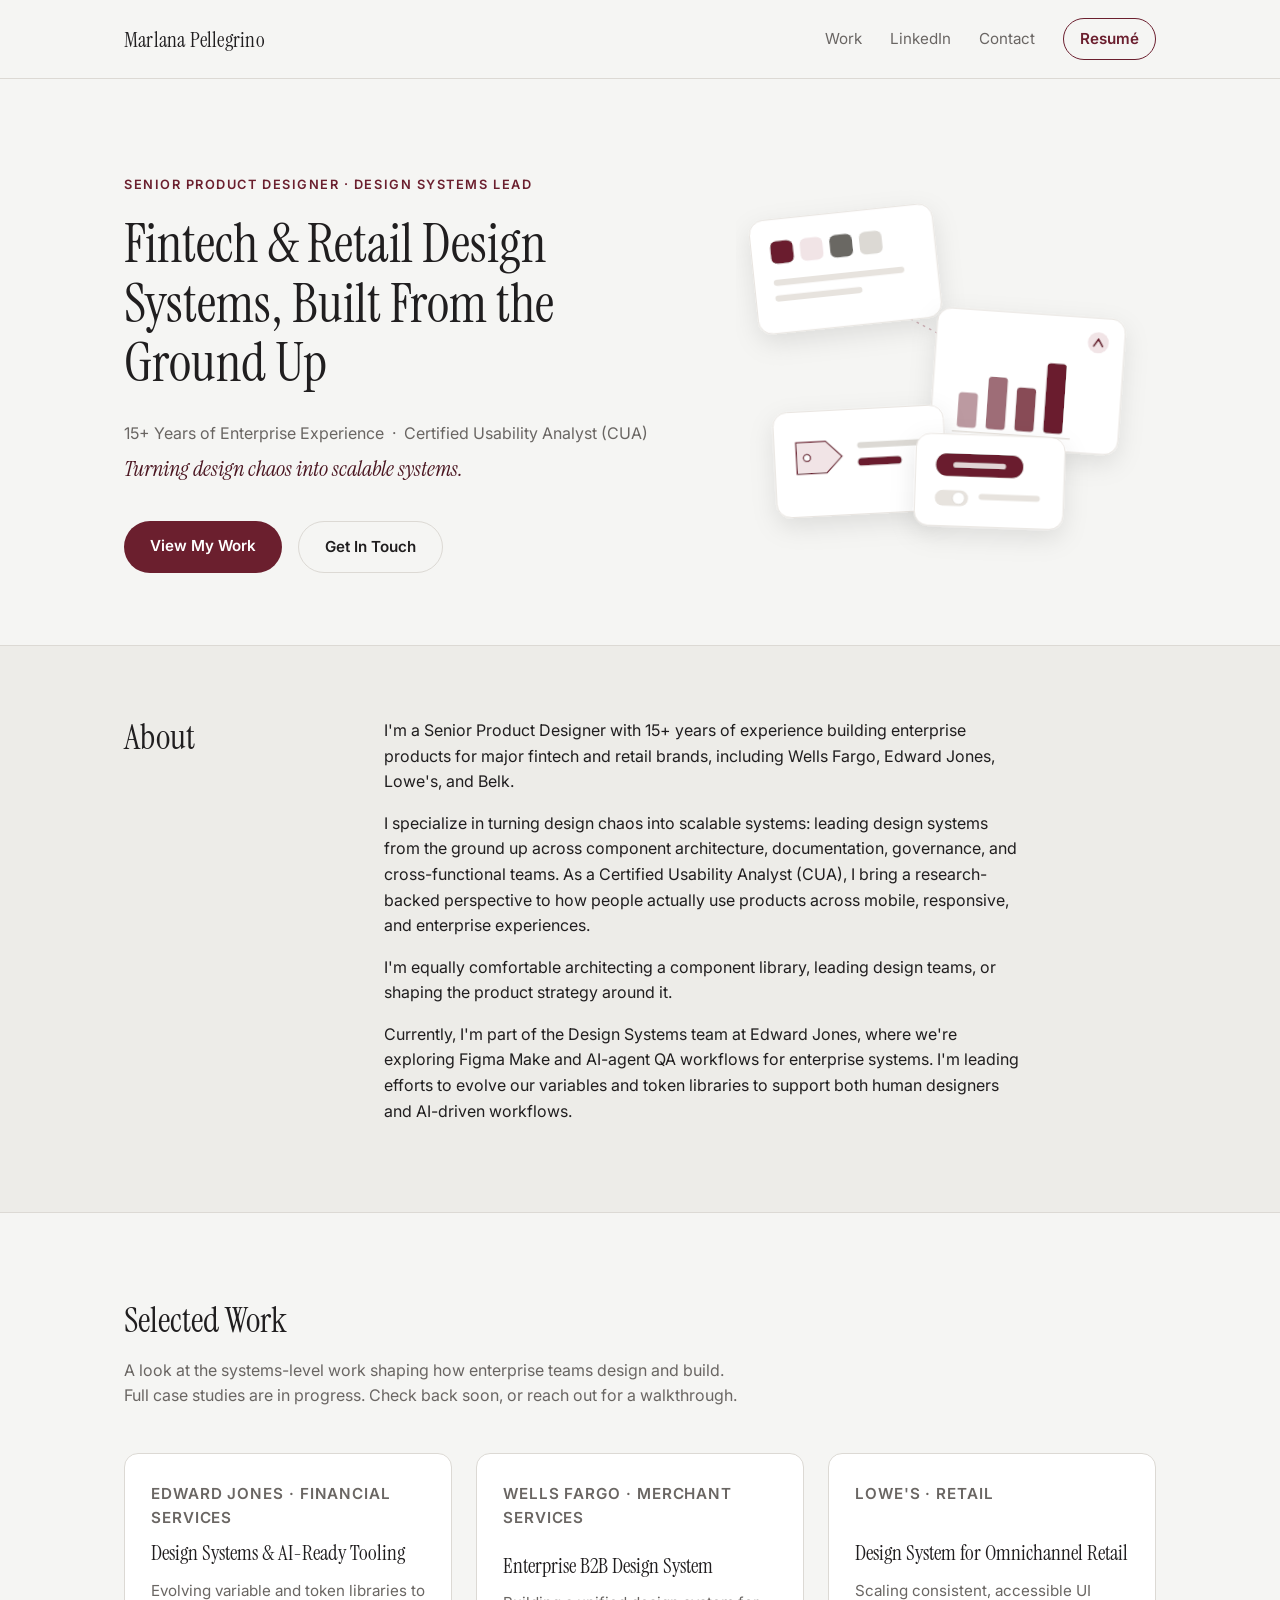
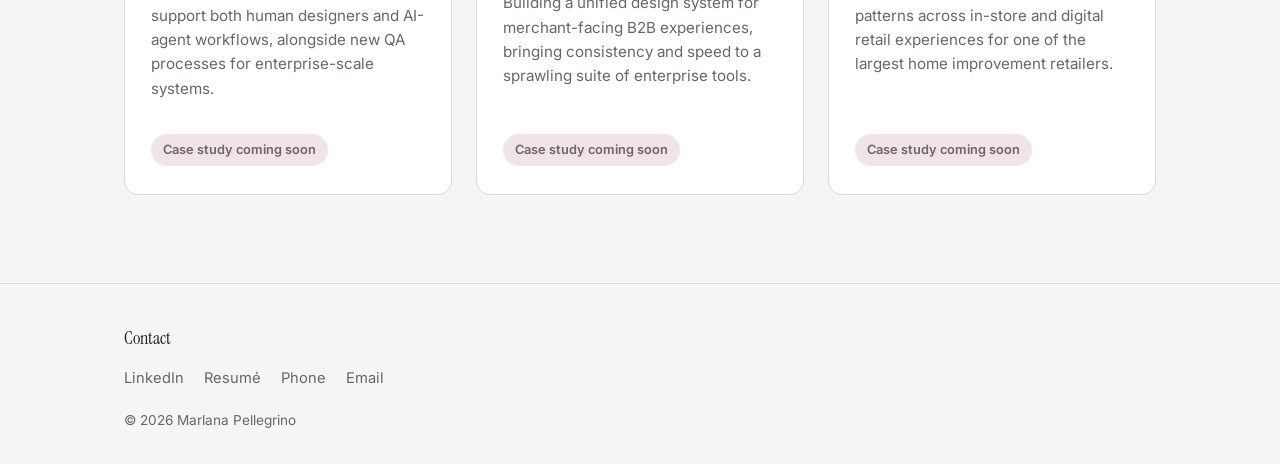
==== commit 09852279: "Add files via upload" ====
--- a/index.html
+++ b/index.html
@@ -8,7 +8,7 @@
 
 <link rel="preconnect" href="https://fonts.googleapis.com">
 <link rel="preconnect" href="https://fonts.gstatic.com" crossorigin>
-<link href="https://fonts.googleapis.com/css2?family=Fraunces:opsz,wght@9..144,400;9..144,500;9..144,600&family=Inter:wght@400;500;600;700&display=swap" rel="stylesheet">
+<link href="https://fonts.googleapis.com/css2?family=Instrument+Serif:ital@0;1&family=Inter:wght@400;500;600;700&display=swap" rel="stylesheet">
 
 <link rel="stylesheet" href="styles.css">
 </head>
--- a/styles.css
+++ b/styles.css
@@ -1,7 +1,7 @@
 /* ===========================================================
    Marlana Pellegrino: Portfolio
    Palette: neutral off-white, warm grays, deep burgundy accent
-   Fonts: Fraunces (display) + Inter (body/UI)
+   Fonts: Instrument Serif (display) + Inter (body/UI)
 =========================================================== */
 
 :root {
@@ -14,7 +14,7 @@
   --burgundy-deep: #4a1520;
   --burgundy-tint: #f1e4e6;
 
-  --font-display: 'Fraunces', Georgia, serif;
+  --font-display: 'Instrument Serif', Georgia, serif;
   --font-body: 'Inter', -apple-system, BlinkMacSystemFont, 'Segoe UI', sans-serif;
 
   --max-width: 1080px;
@@ -37,8 +37,8 @@
   font-family: var(--font-display);
   color: var(--ink);
   margin: 0 0 0.5em;
-  line-height: 1.15;
-  font-weight: 500;
+  line-height: 1.1;
+  font-weight: 400;
 }
 
 h1 { font-size: clamp(2.1rem, 4.5vw, 3.4rem); }
@@ -87,8 +87,8 @@
 
 .wordmark {
   font-family: var(--font-display);
-  font-size: 1.15rem;
-  font-weight: 500;
+  font-size: 1.3rem;
+  font-weight: 400;
   text-decoration: none;
   color: var(--ink);
   letter-spacing: 0.01em;
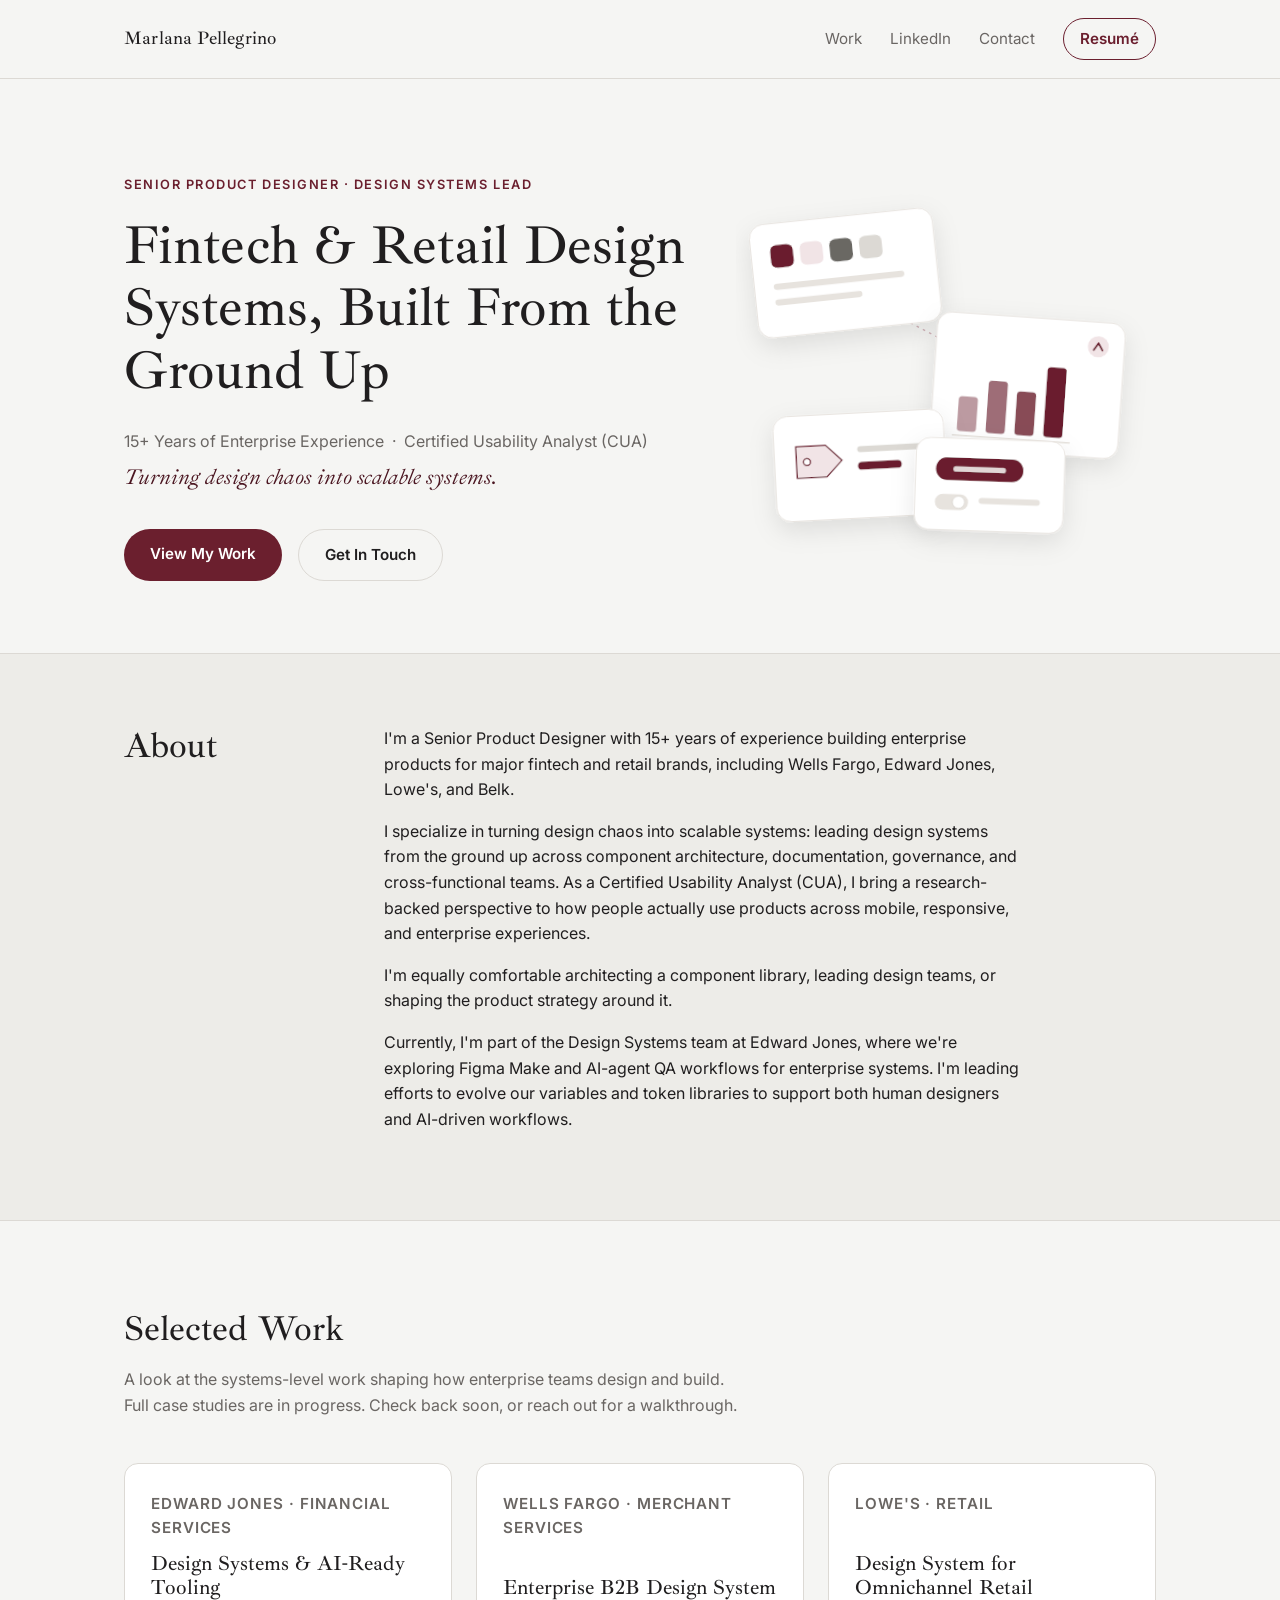
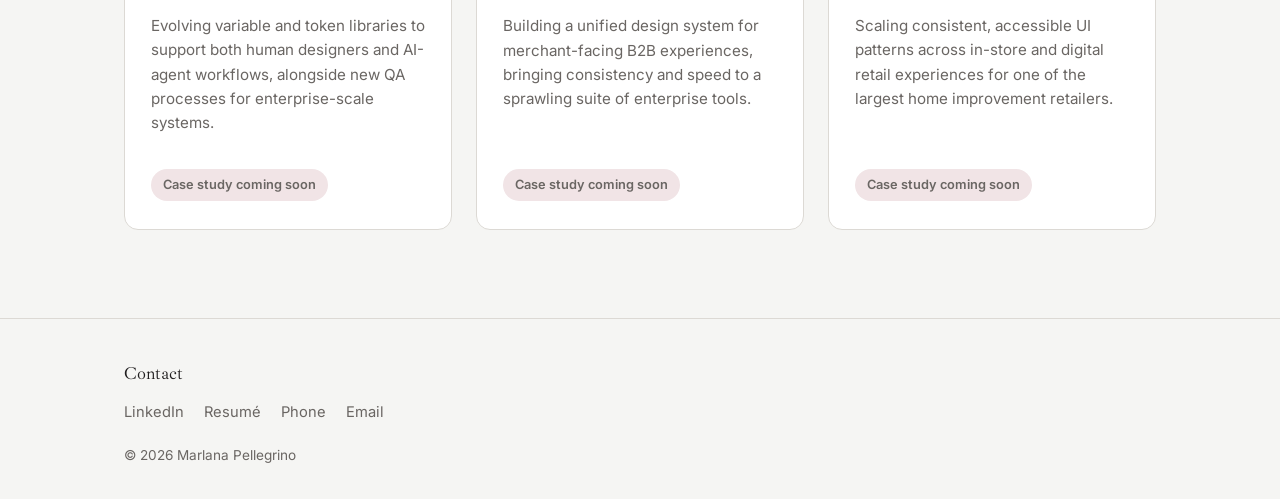
==== commit b29c2d94: "Add files via upload" ====
--- a/index.html
+++ b/index.html
@@ -8,7 +8,7 @@
 
 <link rel="preconnect" href="https://fonts.googleapis.com">
 <link rel="preconnect" href="https://fonts.gstatic.com" crossorigin>
-<link href="https://fonts.googleapis.com/css2?family=Instrument+Serif:ital@0;1&family=Inter:wght@400;500;600;700&display=swap" rel="stylesheet">
+<link href="https://fonts.googleapis.com/css2?family=Ibarra+Real+Nova:ital,wght@0,400;0,500;0,600;0,700;1,400;1,500&family=Inter:wght@400;500;600;700&display=swap" rel="stylesheet">
 
 <link rel="stylesheet" href="styles.css">
 </head>
--- a/styles.css
+++ b/styles.css
@@ -1,7 +1,7 @@
 /* ===========================================================
    Marlana Pellegrino: Portfolio
    Palette: neutral off-white, warm grays, deep burgundy accent
-   Fonts: Instrument Serif (display) + Inter (body/UI)
+   Fonts: Ibarra Real Nova (display) + Inter (body/UI)
 =========================================================== */
 
 :root {
@@ -14,7 +14,7 @@
   --burgundy-deep: #4a1520;
   --burgundy-tint: #f1e4e6;
 
-  --font-display: 'Instrument Serif', Georgia, serif;
+  --font-display: 'Ibarra Real Nova', Georgia, serif;
   --font-body: 'Inter', -apple-system, BlinkMacSystemFont, 'Segoe UI', sans-serif;
 
   --max-width: 1080px;
@@ -37,8 +37,8 @@
   font-family: var(--font-display);
   color: var(--ink);
   margin: 0 0 0.5em;
-  line-height: 1.1;
-  font-weight: 400;
+  line-height: 1.15;
+  font-weight: 500;
 }
 
 h1 { font-size: clamp(2.1rem, 4.5vw, 3.4rem); }
@@ -87,8 +87,8 @@
 
 .wordmark {
   font-family: var(--font-display);
-  font-size: 1.3rem;
-  font-weight: 400;
+  font-size: 1.15rem;
+  font-weight: 500;
   text-decoration: none;
   color: var(--ink);
   letter-spacing: 0.01em;
